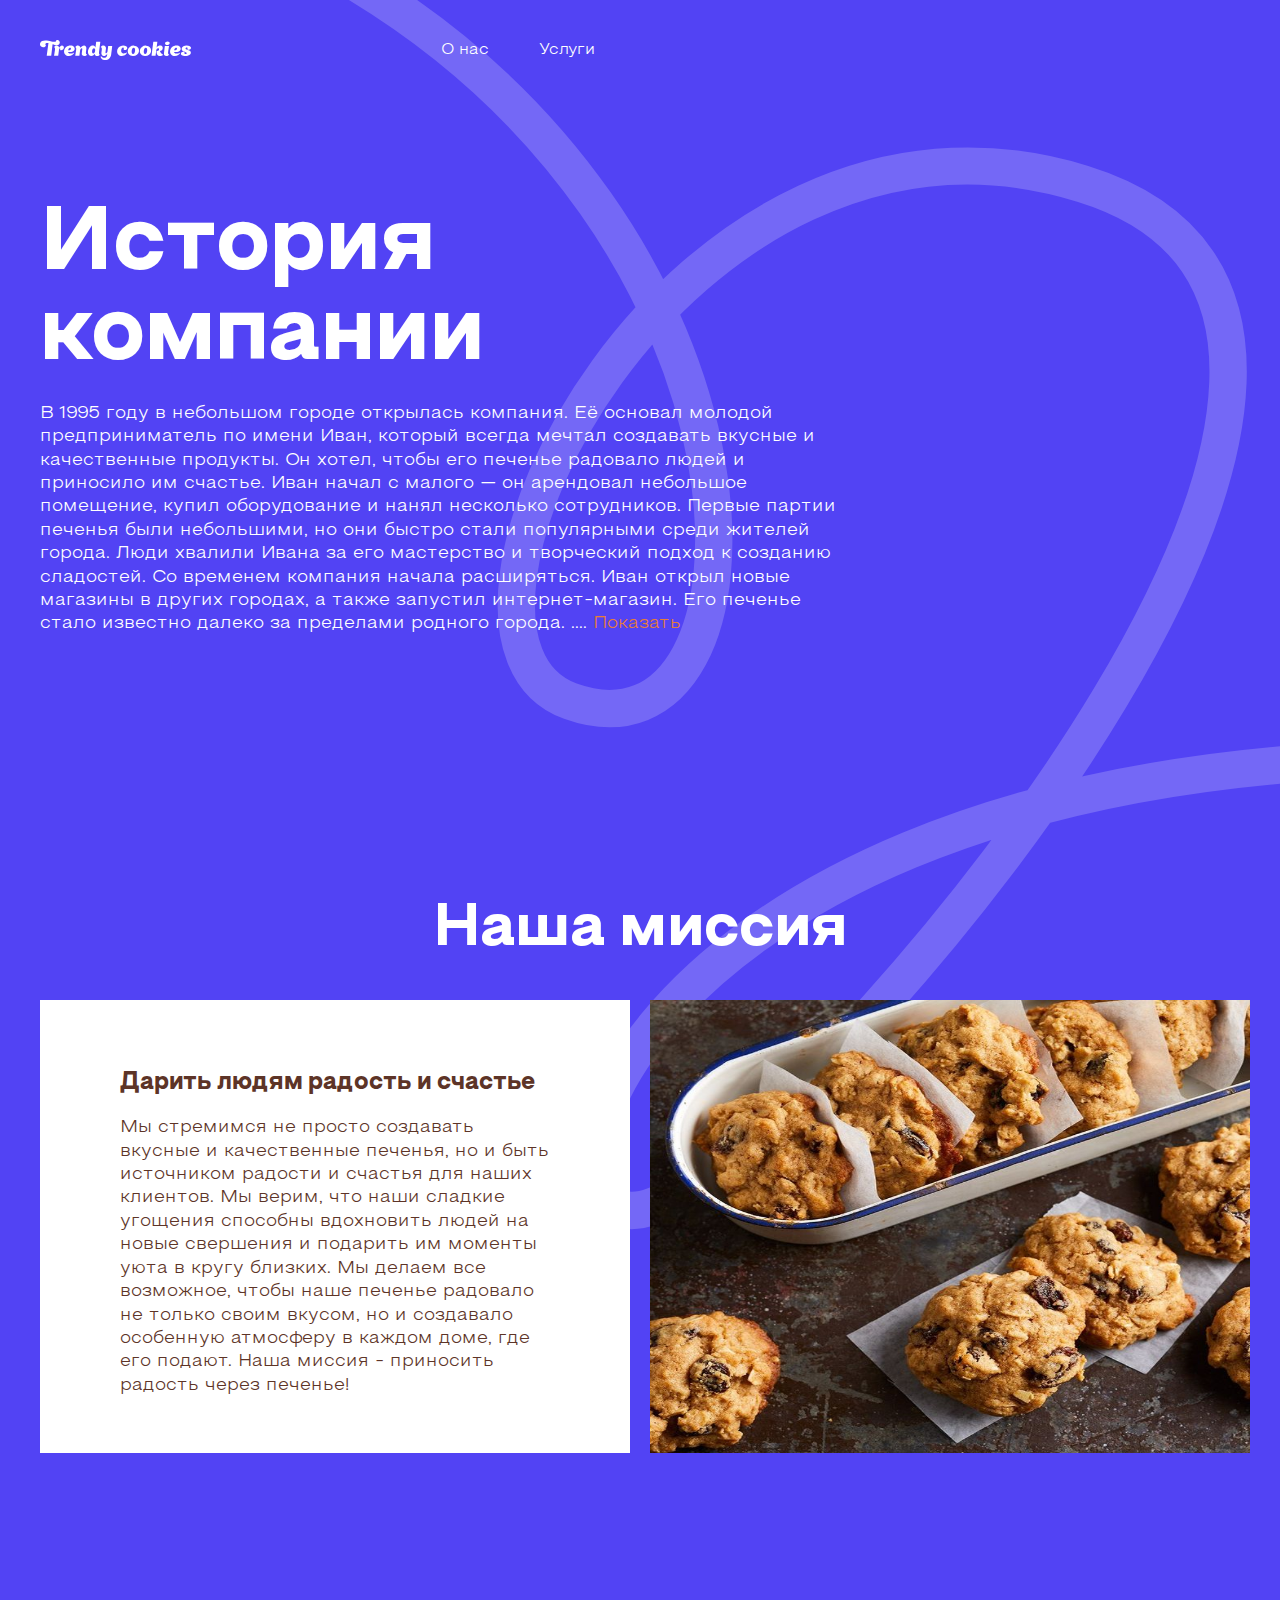
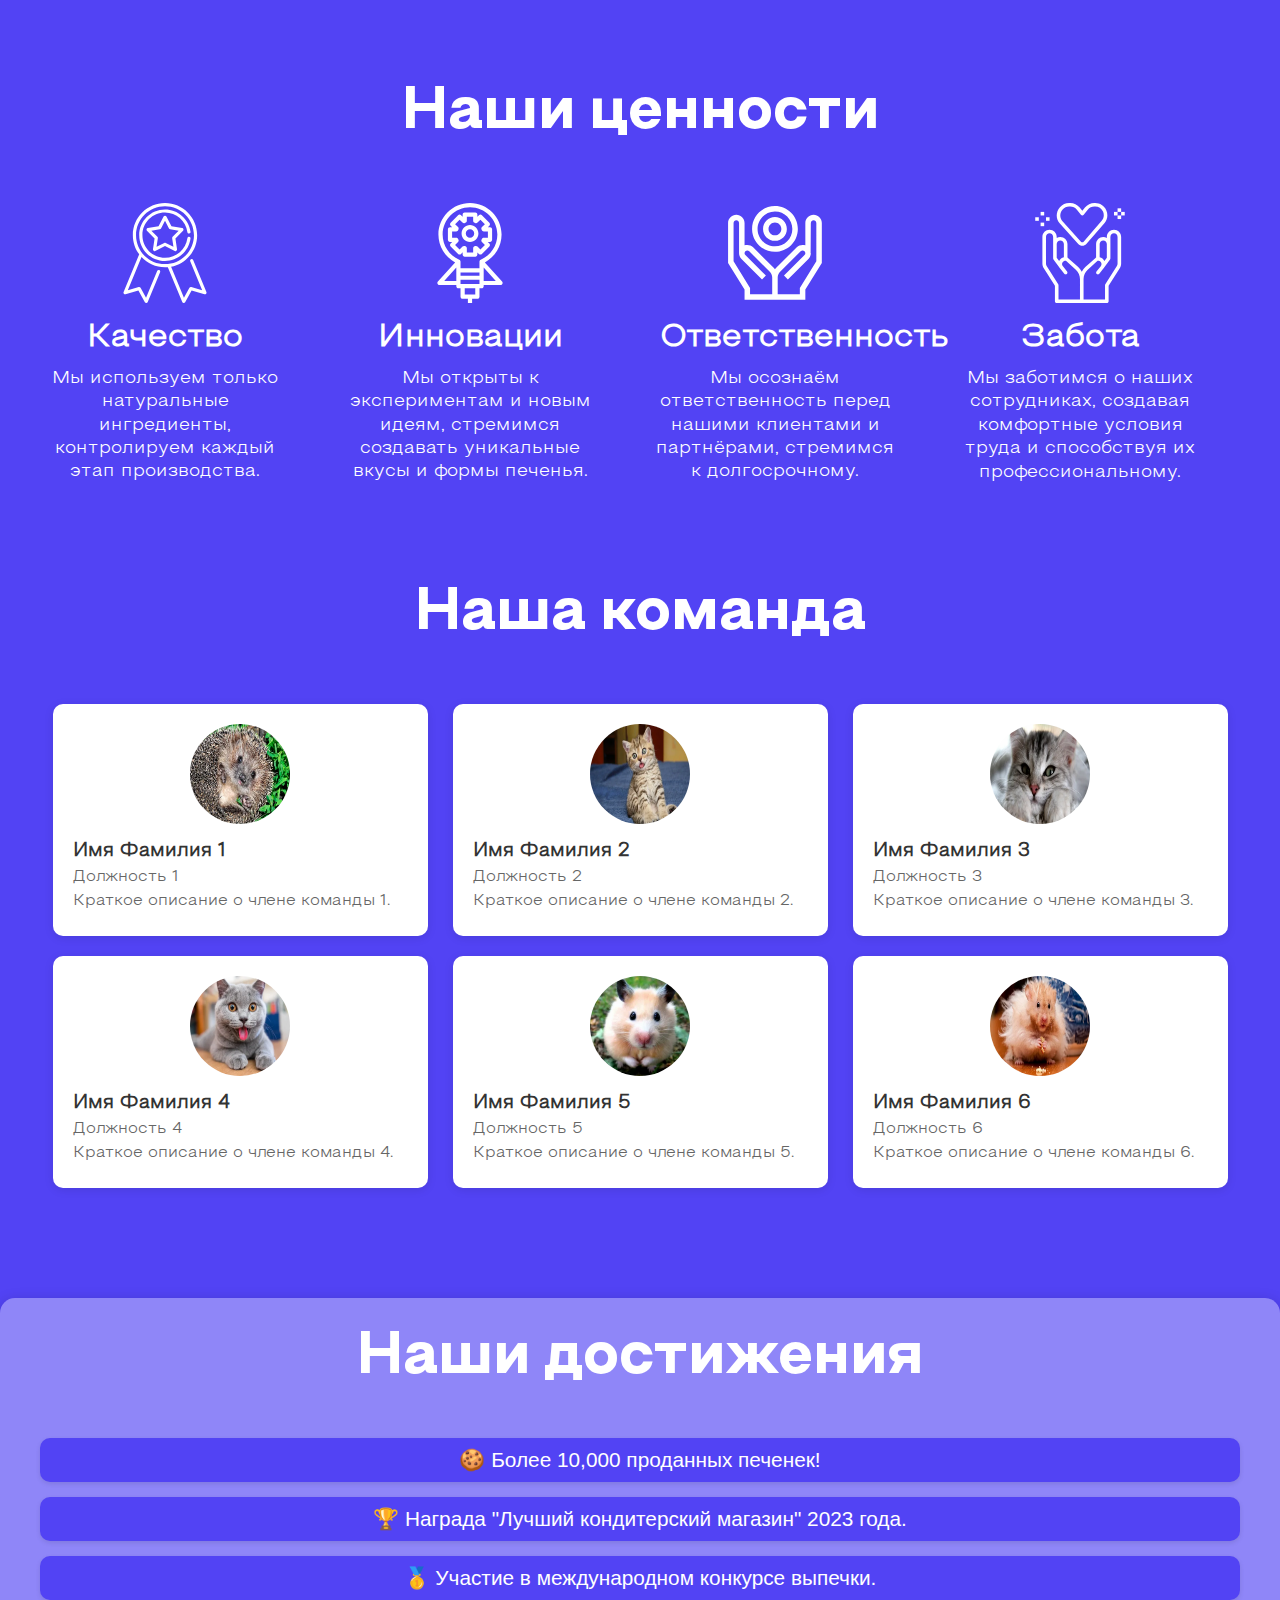
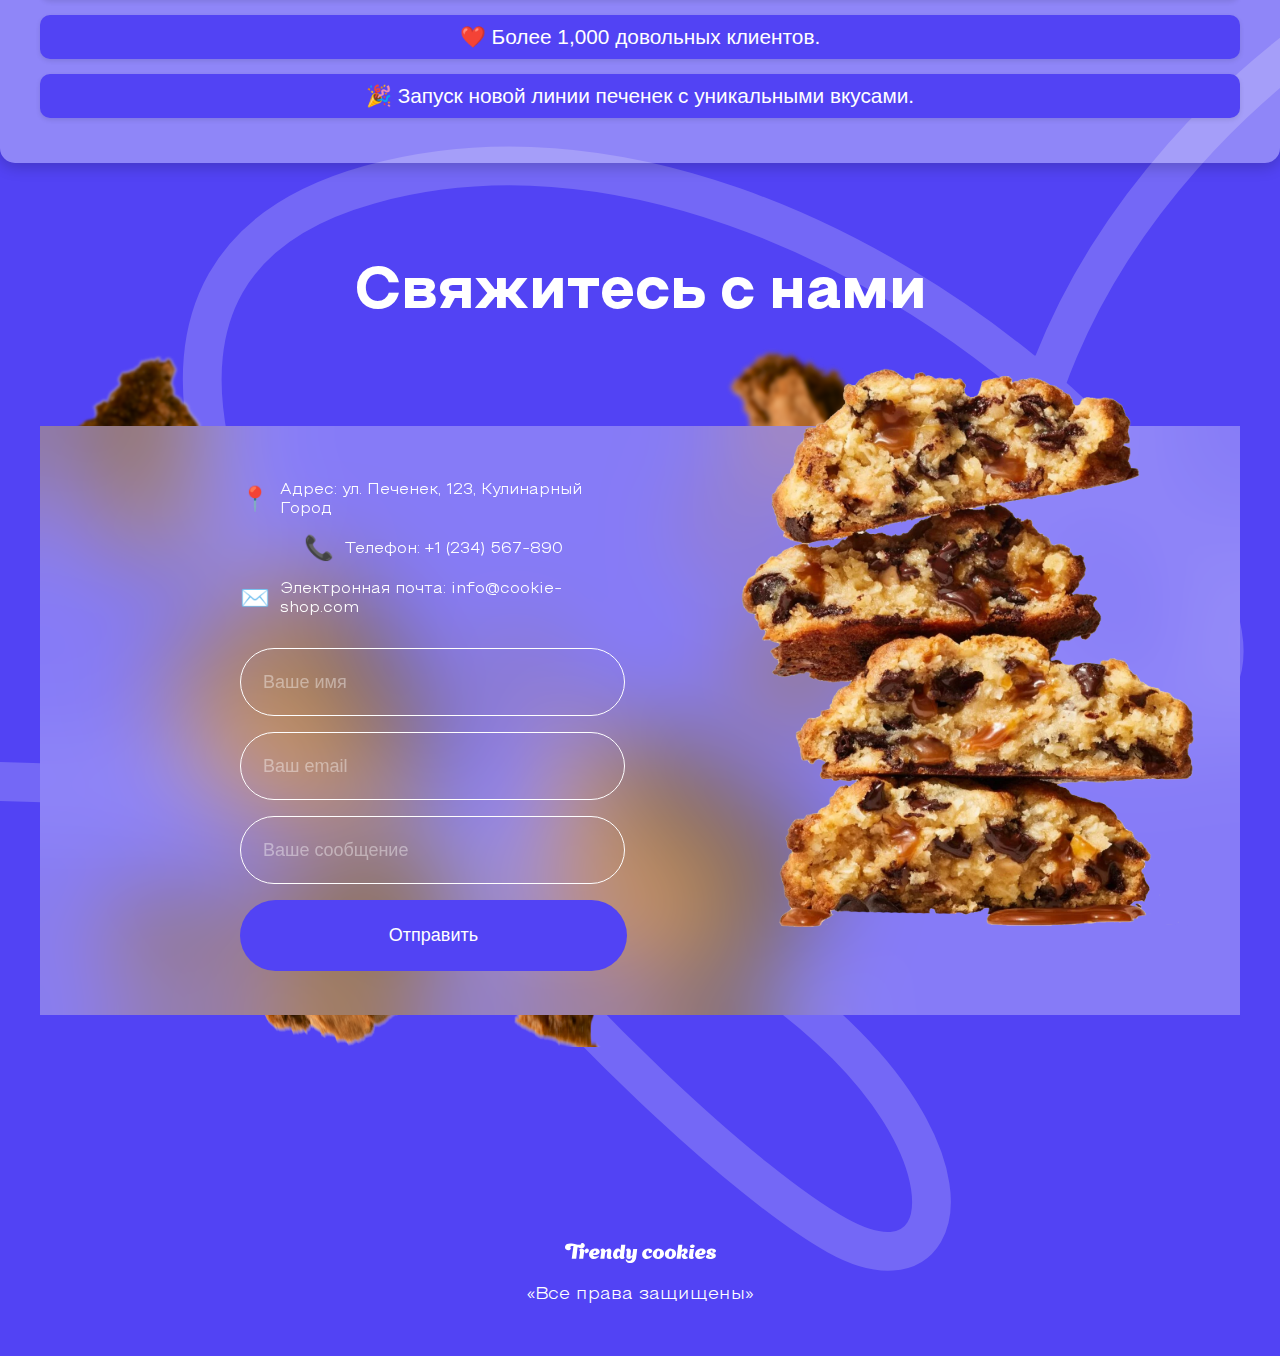
==== about.html @ a48f9a49 "Add files via upload" ====
<!DOCTYPE html>
<html lang="ru">
<head>
    <meta charset="UTF-8">
    <meta name="viewport" content="width=device-width, initial-scale=1.0">
    <link rel="stylesheet" href="./css/style.css">
    <link rel="stylesheet" href="./css/style2.css">
    <title>О нас</title>
</head>
<body>
    <main class="main">
        <header class="header">
            <div class="container">
                <div class="Logo">
                    <a href="./index.html"><img src="./img/logo.svg" alt="логотип" class="img"></a>
                </div>
                <nav class="menu">
                    <ul class="menu-list">
                        <li class="menu-item">
                            <a href="./about.html">О нас</a>
                        </li>
                        <li class="menu-item">
                            <a href="./service.html">Услуги</a>
                        </li>
                    </ul>
                </nav>
            </div>
        </header>
        <section class="main-content">
            <div class="container">
                <img src="./img/line1.svg" alt="line" class="line1">
                <div class="main-info">
                    <h1 class="main-title">
                        История компании
                    </h1>
                    <span class="show-text">
                        В 1995 году в небольшом городе открылась компания. 
                        Её основал молодой предприниматель по имени Иван, 
                        который всегда мечтал создавать вкусные и качественные продукты. 
                        Он хотел, чтобы его печенье радовало людей и приносило им счастье.
                        Иван начал с малого — он арендовал небольшое помещение, 
                        купил оборудование и нанял несколько сотрудников. 
                        Первые партии печенья были небольшими, 
                        но они быстро стали популярными среди жителей города. 
                        Люди хвалили Ивана за его мастерство и творческий подход к созданию сладостей.
                        Со временем компания начала расширяться.
                        Иван открыл новые магазины в других городах, а также запустил интернет-магазин. 
                        Его печенье стало известно далеко за пределами родного города.
                        Секрет успеха компании заключался в том, что Иван всегда стремился к совершенству. 
                        Он экспериментировал с новыми рецептами, 
                        добавлял в печенье различные ингредиенты и создавал новые вкусы. 
                        Кроме того, он уделял большое внимание качеству продукции. 
                        Все ингредиенты для печенья были только натуральными и свежими.
                        Сегодня компания является одним из лидеров на рынке кондитерских изделий. 
                        Её печенье продаётся во многих городах страны, а также экспортируется в другие страны. 
                        Компания продолжает развиваться и радовать людей своими вкусными сладостями.
                    </span>
                </div>
                <img src="./img/cookie.svg" alt="🍪" class="main-img">
            </div>
        </section>
            
        <section class="missia love">
            <div class="container">
                <div class="common-title">Наша миссия</div>
                <div class="love-items">
                    <div class="love-item love-item-white">
                        <div class="love-item-title">Дарить людям радость и счастье</div>
                        <div class="love-item-text">Мы стремимся не просто создавать вкусные и качественные печенья, 
                            но и быть источником радости и счастья для наших клиентов. 
                            Мы верим, 
                            что наши сладкие угощения способны вдохновить людей на новые свершения и подарить им моменты уюта в кругу близких. 
                            Мы делаем все возможное, чтобы наше печенье радовало не только своим вкусом, 
                            но и создавало особенную атмосферу в каждом доме, где его подают. 
                            Наша миссия - приносить радость через печенье!
                        </div>
                    </div>
                    <div class="love-item love-item-img">
                        <img src="./img/loves.jpg" alt="cookies img">
                    </div>
                </div>
            </div>
        </section>

        <section class="zennosti">
            <div class="container">
                <div class="common-title">Наши ценности</div>
                <div class="zens">
                    <div class="zen">
                        <img src="./img/quality_xg6gxhe7qk5g.svg" alt="quality" class="zen-img">
                        <h1 class="zen-title">Качество</h1>
                        <p class="zen-p">Мы используем только натуральные ингредиенты, 
                            контролируем каждый этап производства.</p>
                    </div>
                    <div class="zen">
                        <img src="./img/innovation.svg" alt="innovation" class="zen-img">
                        <h1 class="zen-title">Инновации</h1>
                        <p class="zen-p">Мы открыты к экспериментам и новым идеям, 
                            стремимся создавать уникальные вкусы и формы печенья.</p>
                    </div>
                    <div class="zen">
                        <img src="./img/responsibility.svg" alt="responsibility" class="zen-img">
                        <h1 class="zen-title">Ответственность</h1>
                        <p class="zen-p">Мы осознаём ответственность перед нашими клиентами и партнёрами, 
                            стремимся к долгосрочному.</p>
                    </div>
                    <div class="zen">
                        <img src="./img/heart.svg" alt="heart" class="zen-img">
                        <h1 class="zen-title">Забота</h1>
                        <p class="zen-p">Мы заботимся о наших сотрудниках, 
                            создавая комфортные условия труда и способствуя их профессиональному.</p>
                    </div>
                </div>
            </div>
        </section>
        <section class="team">
            <div class="container">
                <div class="common-title" style="margin-bottom: 50px;">Наша команда</div>
                <div class="cards">
                    <div class="card">
                        <img src="./img/team_member1.jpg" alt="Член команды 1">
                        <h3>Имя Фамилия 1</h3>
                        <p>Должность 1</p>
                        <p>Краткое описание о члене команды 1.</p>
                    </div>
                    <div class="card">
                        <img src="./img/team_member2.jpg" alt="Член команды 2">
                        <h3>Имя Фамилия 2</h3>
                        <p>Должность 2</p>
                        <p>Краткое описание о члене команды 2.</p>
                    </div>
                    <div class="card">
                        <img src="./img/team_member3.jpg" alt="Член команды 3">
                        <h3>Имя Фамилия 3</h3>
                        <p>Должность 3</p>
                        <p>Краткое описание о члене команды 3.</p>
                    </div>
                    <div class="card">
                        <img src="./img/team_member4.jpg" alt="Член команды 4">
                        <h3>Имя Фамилия 4</h3>
                        <p>Должность 4</p>
                        <p>Краткое описание о члене команды 4.</p>
                    </div>
                    <div class="card">
                        <img src="./img/team_member5.jpg" alt="Член команды 1">
                        <h3>Имя Фамилия 5</h3>
                        <p>Должность 5</p>
                        <p>Краткое описание о члене команды 5.</p>
                    </div>
                    <div class="card">
                        <img src="./img/team_member6.jpg" alt="Член команды 1">
                        <h3>Имя Фамилия 6</h3>
                        <p>Должность 6</p>
                        <p>Краткое описание о члене команды 6.</p>
                    </div>
            </div>
        </div>
        </section>

        <section class="achievements">
            <div class="common-title" style="margin-bottom: 50px;">Наши достижения</div>
            <div class="container">
                <ul>
                    <li>🍪 Более 10,000 проданных печенек!</li>
                    <li>🏆 Награда "Лучший кондитерский магазин" 2023 года.</li>
                    <li>🥇 Участие в международном конкурсе выпечки.</li>
                    <li>❤️ Более 1,000 довольных клиентов.</li>
                    <li>🎉 Запуск новой линии печенек с уникальными вкусами.</li>
                </ul>
            </div>
        </section>

        <section class="order" id="order">
            <img src="./img/line3.svg" alt="line" class="line3">
            <div class="container">
                <div class="common-title">Свяжитесь с нами</div>
                <img src="./img/breadcrumbs.svg" alt="breadcrumbs" class="order-bg-img">
                <div class="order-block">
                    <div class="order-form">
                        <div class="contact-info">
                            <div class="info-item">
                                <span class="icon">📍</span>
                                <p>Адрес: ул. Печенек, 123, Кулинарный Город</p>
                            </div>
                            <div class="info-item">
                                <span class="icon">📞</span>
                                <p>Телефон: +1 (234) 567-890</p>
                            </div>
                            <div class="info-item">
                                <span class="icon">✉️</span>
                                <p>Электронная почта: info@cookie-shop.com</p>
                            </div>
                        </div>
                        <div class="order-form-inputs">
                            <input type="text" placeholder="Ваше имя" id="product">
                            <input type="email" placeholder="Ваш email" id="phone">
                            <input type="text" placeholder="Ваше cooбщение" id="message">
                            <button class="button violet-button" id="order-action">Отправить</button>
                        </div>
                    </div>
                    <div class="order-block-img">
                        <img src="./img/order.svg" alt="cookies" class="order-img">
                    </div>
                </div>
            </div>
        </section>
        
        <footer class="footer">
            <div class="logo">
                <img src="./img/logo.svg" alt="LOGO">
            </div>
            <div class="rights">«Все права защищены»</div>
        </footer>
    </main>
    <script src="https://cdnjs.cloudflare.com/ajax/libs/jquery/3.6.0/jquery.min.js"></script>
<script>
    $(document).ready(function() {
        // 250 characters are shown by default
        var showChar = 1000; // Количество символов для отображения
        var dots = ".... "; // Текст для отображения после обрезанного текста
        var moreText = "Скрыть"; // Текст для ссылки "Скрыть"
        var lessText = "Показать"; // Текст для ссылки "Показать"
    
        $('.show-text').each(function() {
            var content = $(this).html(); // Получаем содержимое элемента
    
            // Если длина контента больше чем showChar
            if(content.length > showChar) {
                var cont = content.substr(0, showChar); // Обрезаем текст
                var restOfTheText = content.substr(showChar, content.length - showChar); // Оставшаяся часть текста
    
                // Создаем новый HTML-код с полным текстом и ссылкой
                var html = cont + '<span class="dots">' + dots + '</span><span class="morecontent" style="display:none;"><span>' + restOfTheText + '</span></span><a href="" class="morelink">' + lessText + '</a>';
    
                $(this).html(html); // Заменяем содержимое элемента
            }
        });
    
        // Обработка клика на ссылку
        $(".morelink").click(function() {
            var moreContent = $(this).prev('.morecontent'); // Находим скрытый текст
            var dots = $(this).prev('.dots'); // Находим точки
    
            if(moreContent.is(':visible')) {
                moreContent.hide(); // Скрываем скрытый текст
                dots.show(); // Показываем точки
                $(this).html(lessText); // Меняем текст ссылки на "Показать"
            } else {
                moreContent.show(); // Показываем скрытый текст
                dots.hide(); // Скрываем точки
                $(this).html(moreText); // Меняем текст ссылки на "Скрыть"
            }
            return false; // Предотвращаем переход по ссылке
        });
    });
</script>
</body>
</html>
---- css/style.css ----
*{
    margin: 0;
    padding: 0;
}

a{
    text-decoration: none;
    cursor: pointer;
    color: rgb(231, 125, 55);
}

@font-face {
    font-family: 'Steppe-Book';
    src: url("../fonts/Steppe-Book.ttf");
}

@font-face {
    font-family: 'Steppe-ExtraBold';
    src: url("../fonts/Steppe-ExtraBold.ttf");
}

body{
    background-color: #5243F4;
    font-family: 'Steppe-Book', sans-serif;
    color: white;
}

.container{
    max-width: 1200px;
    margin: 0 auto;
}

.button{
    background-color: white;
    border-radius: 60px;
    width: 170px;
    height: 58px;
    box-sizing: border-box;
    padding: 18px;
    text-align: center;
    font-size: 18px;
    color: #5243F4;
    border: 0;
    outline: none;
    cursor: pointer;
}

.violet-button{
    background-color: #5243F4;
    color: white;
}

.button:hover{
    background-color: #eeeeee;
}

.button.violet-button:hover{
    background-color: #3b2cd8;
}


.common-title{
    font-family: 'Steppe-ExtraBold', sans-serif;
    font-size: 60px;
    line-height: 100%;
    text-align: center;
}

.main{
    position: relative;
    overflow: hidden;
}

.currency{
    position: fixed;
    right: 50px;
    bottom: 50px;
    border: 1px solid white;
    padding: 5px 10px;
    height: 25px;
    min-width: 25px;
    border-radius: 50px;
    text-align: center;
    cursor: pointer;
    line-height: 28px;
    z-index: 1;
    user-select: none;
    transform: scale(1);
    animation: pulse 2s infinite;
}

@keyframes pulse {
    0%{
        transform: scale(0.9);
        box-shadow: 0 0 0 0 rgba(255, 255, 255, 0.5);
    }
    70%{
        transform: scale(1);
        box-shadow: 0 0 0 10px rgba(255, 255, 255, 0);
    }
    100%{
        transform: scale(0.9);
        box-shadow: 0 0 0 0 rgba(255, 255, 255, 0.5);
    }
}

.header{
    padding: 40px 0;
}

.header .container{
    display: flex;
    align-items: center;
}

.Logo a .img{
    vertical-align: bottom;
}

.menu{
    margin-left: 250px;
}

.menu-list{
    list-style: none;
    display: flex;
    gap: 50px;
}

.menu-item a{
    font-size: 16px;
    line-height: 130%;
    text-decoration: none;
    cursor: pointer;
    color: white;
}

.menu-item a:hover{
border-bottom: 2px solid white ;
}

.main-content{
    padding-top: 101px;
    padding-bottom: 200px;
}

.main-info{
    max-width: 811px;
}

.main-title{
    font-family: 'Steppe-ExtraBold', sans-serif;
    font-size: 90px;
    line-height: 100%;
    margin-bottom: 20px;
}

.main-text{
    max-width: 697px;
    font-size: 18px;
    line-height: 130%;
    margin-bottom: 40px;
}

.main-img{
    position: absolute;
    top:-45px;
    right: 0;
    z-index: -1;
}

.products{
    padding: 100px 0;
    position: relative;
}

.products-items{
    display: grid;
    grid-template-columns: repeat(3, 384px);
    gap: 90px 24px;
    margin-top: 110px;
}

.products-item{
    background-color: white;
    color: #5D3427;
}

.products-item-img{
    height: 202px;
    text-align: center;
}

.products-item-img img{
    height: 272px;
    top: -70px;
    position: relative;
    max-width: 100%;
}

.products-item-details{
    padding: 24px;
}

.products-item-title{
    font-family: 'Steppe-ExtraBold', sans-serif;
    font-size: 18px;
    margin-bottom: 20px;
}

.products-item-text{
    height: 110px;
    font-size: 14px;
    line-height: 120%;
    margin-bottom: 20px;
}

.products-item-extra{
    display: flex;
    justify-content: space-between;
    align-items: center;
}

.products-item-price{
    font-family: 'Steppe-ExtraBold', sans-serif;
    color: #5243F4;
    font-size: 24px;
    margin-bottom: 10px;
}

.products-item-weight{
    font-size: 12px;
}

.love{
    padding: 64px 0 150px 0;
}

.love-items{
    margin-top: 40px;
    display: flex;
    gap: 20px;
}

.love-item{
    width: 590px;
    height: 453px;
}

.love-item-white{
    background-color: white;
    padding: 110px 80px;
    box-sizing: border-box;
    color: #5D3427;
}

.love-item-title{
    font-family: 'Steppe-ExtraBold', sans-serif;
    font-size: 24px;
    line-height: 110%;
    margin-bottom: 20px;
}

.love-item-text{
    font-size: 18px;
    line-height: 130%;
}

.order .container{
    position: relative;
}

.order{
    padding-bottom: 102px;
    position: relative;
}

.order-block{
    margin-top: 103px;
    background-color: rgb(255 255 255 / 30%);
    backdrop-filter: blur(50px);
    display: flex;
}

.order-form{
    margin-left: 200px;
    max-width: 387px;
    padding: 40px 0 44px 0;
    box-sizing: border-box;
}

.order-form-text{
    font-family: 'Steppe-ExtraBold', sans-serif;
    font-size: 18px;
    line-height: 130%;
}

.order-form-inputs{
    display: flex;
    flex-direction: column;
    margin-top: 20px;
}

.order-form-inputs input{
    border: 1px solid white;
    border-radius: 60px;
    margin-bottom: 16px;
    padding: 24px 22px;
    font-size: 18px;
    width: 385px;
    height: 68px;
    background-color: transparent;
    box-sizing: border-box;
    outline: none;
    color: white;
}

::placeholder{
    color: rgba(255,255,255, 0.4);
}

.order-form-inputs .button.violet-button{
    width: 387px;
    height: 71px;
}

.order-block-img{
    height: 501px;
    margin-left: 109px;
}

.order-img{
    height: 559px;
    top: -58px;
    position: relative;
}

.order-bg-img{
    position: absolute;
    top: 0;
    right: calc(100% - 820px);
    z-index: -1;
}

.footer{
    padding: 126px 0 50px 0;
    text-align: center;
}

.rights{
    margin-top: 14px;
    font-size: 18px;
    line-height: 130%;
}

.line1{
    position: absolute;
    z-index: -1;
    top: 0;
    left: calc(100% - 960px);
}

.line2{
    position: absolute;
    z-index: -1;
    top: -40px;
    left: 0;
}

.line3{
    position: absolute;
    z-index: -1;
    top: -920px;
    left: 0;
}

@media (max-width: 1200px) {
    .container{
        max-width: 870px;
    }
    .main-title{
        font-size: 60px;
    }
    .main-text{
        font-size: 16px;
    }
    .common-title{
        font-size: 50px;
    }

    .products-items{
        grid-template-columns: repeat(2, 394px);
        gap: 80px 80px;
    }

    .love-item{
        height: 500px;
    }
    .love-item-white{
        padding: 30px 40px;
    }

    .love-item-img img{
        width: 100%; 
        height: 500px; 
        object-fit: cover; 
        object-position: bottom; 
    }
}
---- css/style2.css ----
.show-text{
    max-width: 697px;
    font-size: 18px;
    line-height: 130%;
    margin-bottom: 40px;
}


.love-item img{
    width: 600px;
    height: 453px;
}

.love-item-white{
    padding: 70px 80px

}


.zennosti{
    margin-top: 80px;
}



.zens{
    display: grid;
    grid-template-columns: repeat(4, 250px);
    gap: 55px;
    margin-top: 60px;
    text-align: center;
    margin-bottom: 100px;
}

.zen-title{
    padding: 10px;
}

.zen-p{
    font-size: 18px;
    line-height: 130%;
}

.zen img{
    max-width: 100px;
}



.card {
    background-color: white;
    border-radius: 10px;
    box-shadow: 0 2px 10px rgba(0, 0, 0, 0.1);
    padding: 20px;
    margin: 10px;
    width: 335px;
    display: inline-block;
    vertical-align: top;
    transition: transform 0.3s;
}

.card img {
    border-radius: 50%;
    width: 100px;
    height: 100px;
}

.card h3 {
    margin: 10px 0 5px;
    color: #333;
}

.card p {
    margin: 5px 0;
    color: #666;
}

.cards{
    text-align: center;
}
.card h3, .card p, .card img{
    text-align:left;
}


.card:hover {
    transform: translateY(-5px); /* Эффект при наведении */
}






.achievements {
    background-color: #ffffff5b; /* Светлый цвет, напоминающий печенье */
    padding: 30px;
    border-radius: 15px;
    box-shadow: 0 4px 15px rgba(0, 0, 0, 0.2);
    margin: 100px 0;
    text-align: center;
    font-family: 'Comic Sans MS', cursive, sans-serif; /* Игривая шрифт */
}

.achievements ul {
    list-style-type: none;
    padding: 0;
}

.achievements li {
    margin: 15px 0;
    color: #ffffff; /* Темный цвет текста */
    font-size: 1.3em;
    background-color: #5243F4; /* Белый фон для каждого достижения */
    border-radius: 10px;
    padding: 10px;
    box-shadow: 0 2px 5px rgba(0, 0, 0, 0.1);
    transition: transform 0.3s;
}

.achievements li:hover {
    transform: translateY(-5px); /* Эффект при наведении */
}



.contact-info {
    margin-bottom: 30px;
}

.info-item {
    display: flex;
    align-items: center;
    justify-content: center;
    margin: 15px 0;
}

.icon {
    font-size: 1.5em; /* Размер иконок */
    margin-right: 10px; /* Отступ между иконкой и текстом */
}


.violet-button {
    transition: background-color 0.3s, transform 0.2s; /* Плавные переходы */
}

.violet-button:hover {
    transform: translateY(-2px); /* Эффект при наведении */
}



@media (max-width: 1200px) {
    .menu{
        margin-left: 29%;
    }
    .main-info {
        max-width: 65%;
    }

    .love-item-white {
        padding: 30px 40px;
        width: 500px;
    }

    .love-item img{
        width: 100%;
        height: 500px;
    }
    .zens{
        grid-template-columns: repeat(2, 250px);
        margin-left: 20%;
    }



    .order-img{
        left: -100px;
    }    
}


@media (max-width: 800px) {
    .container{
        max-width: 600px;
    }
    .main-info {
        max-width: 55%;
    }
    .main-img{
        right: -150px;
    }

    .love-item-white {
        padding: 10px 20px;
        width: 500px;
        font-size: 14px;
        height: auto;
    }

    .love-item img{
        width: 100%;
        height: 630px;
    }
    .zens{
        margin-left: 5%;
    }

    .cards{
        text-align: center;
    }
    .card h3, .card p, .card img{
        text-align:left;
    }


    .order-img{
        left: -100px;
    }    

    .order-form {
        margin-left: 15%;
    }
}


@media (max-width: 800px) {
    .container{
        max-width: 600px;
    }
    .main-info {
        max-width: 55%;
    }
    .main-img{
        right: -150px;
    }

    .love-item-white {
        padding: 10px 20px;
        width: 500px;
        font-size: 14px;
        height: auto;
    }

    .love-item img{
        width: 100%;
        height: 630px;
    }
    .zens{
        grid-template-columns: repeat(2, 250px);
        margin-left: 5%;
    }

    .cards{
        text-align: center;
    }
    .card h3, .card p, .card img{
        text-align:left;
    }


    .order-img{
        left: -100px;
    }    

    .order-form {
        margin-left: 15%;
    }
}
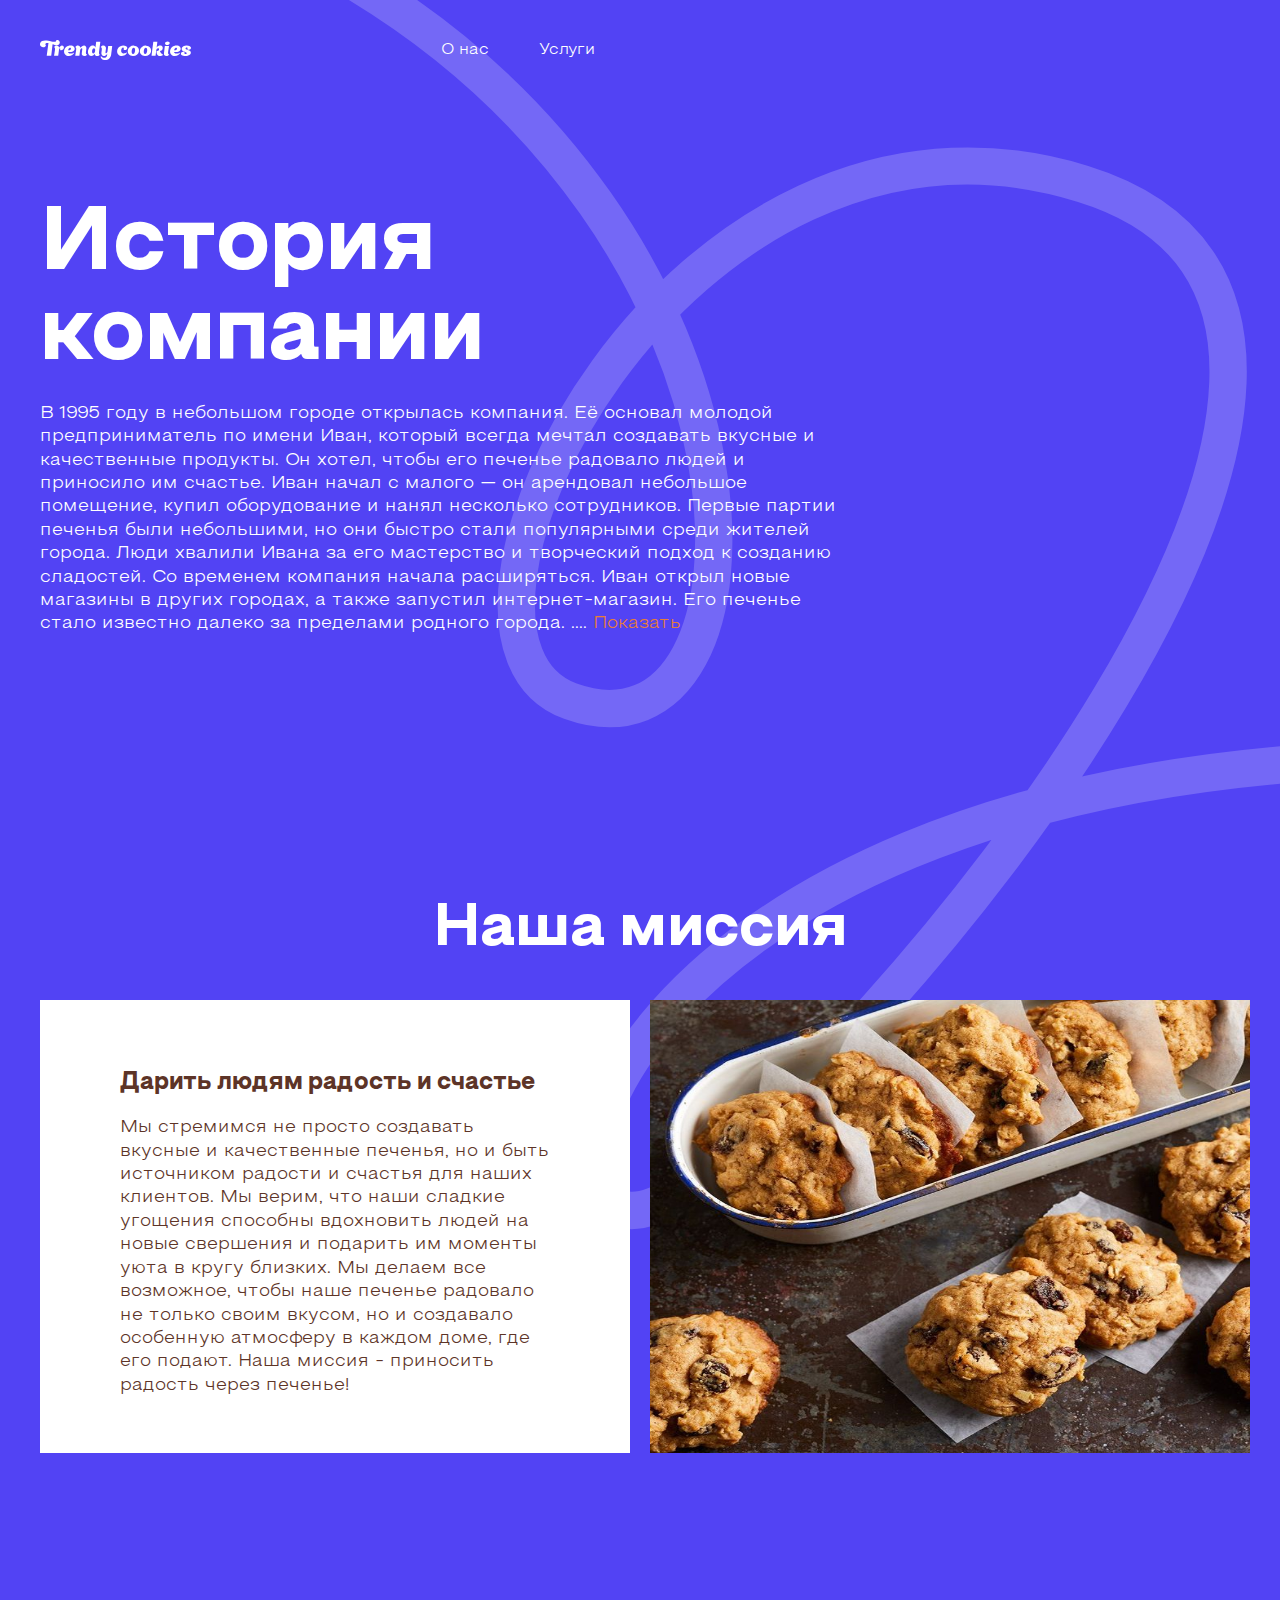
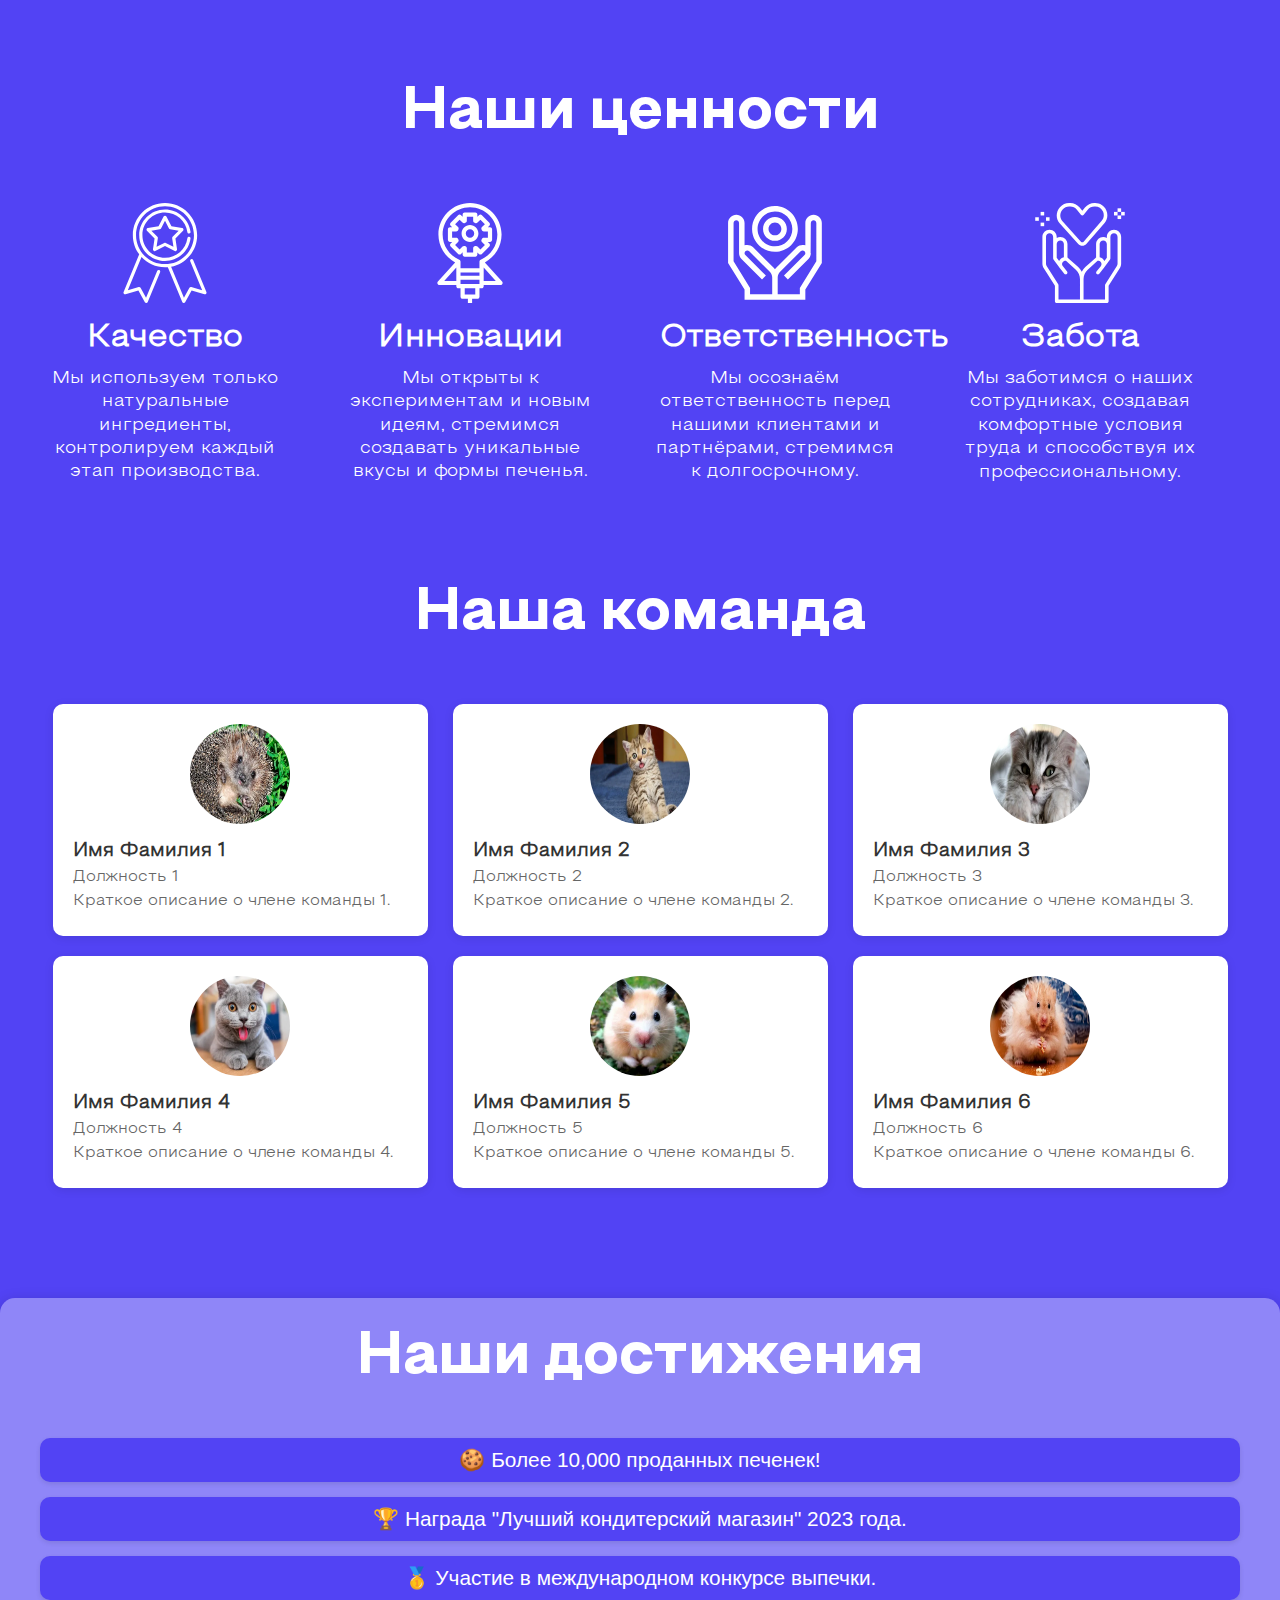
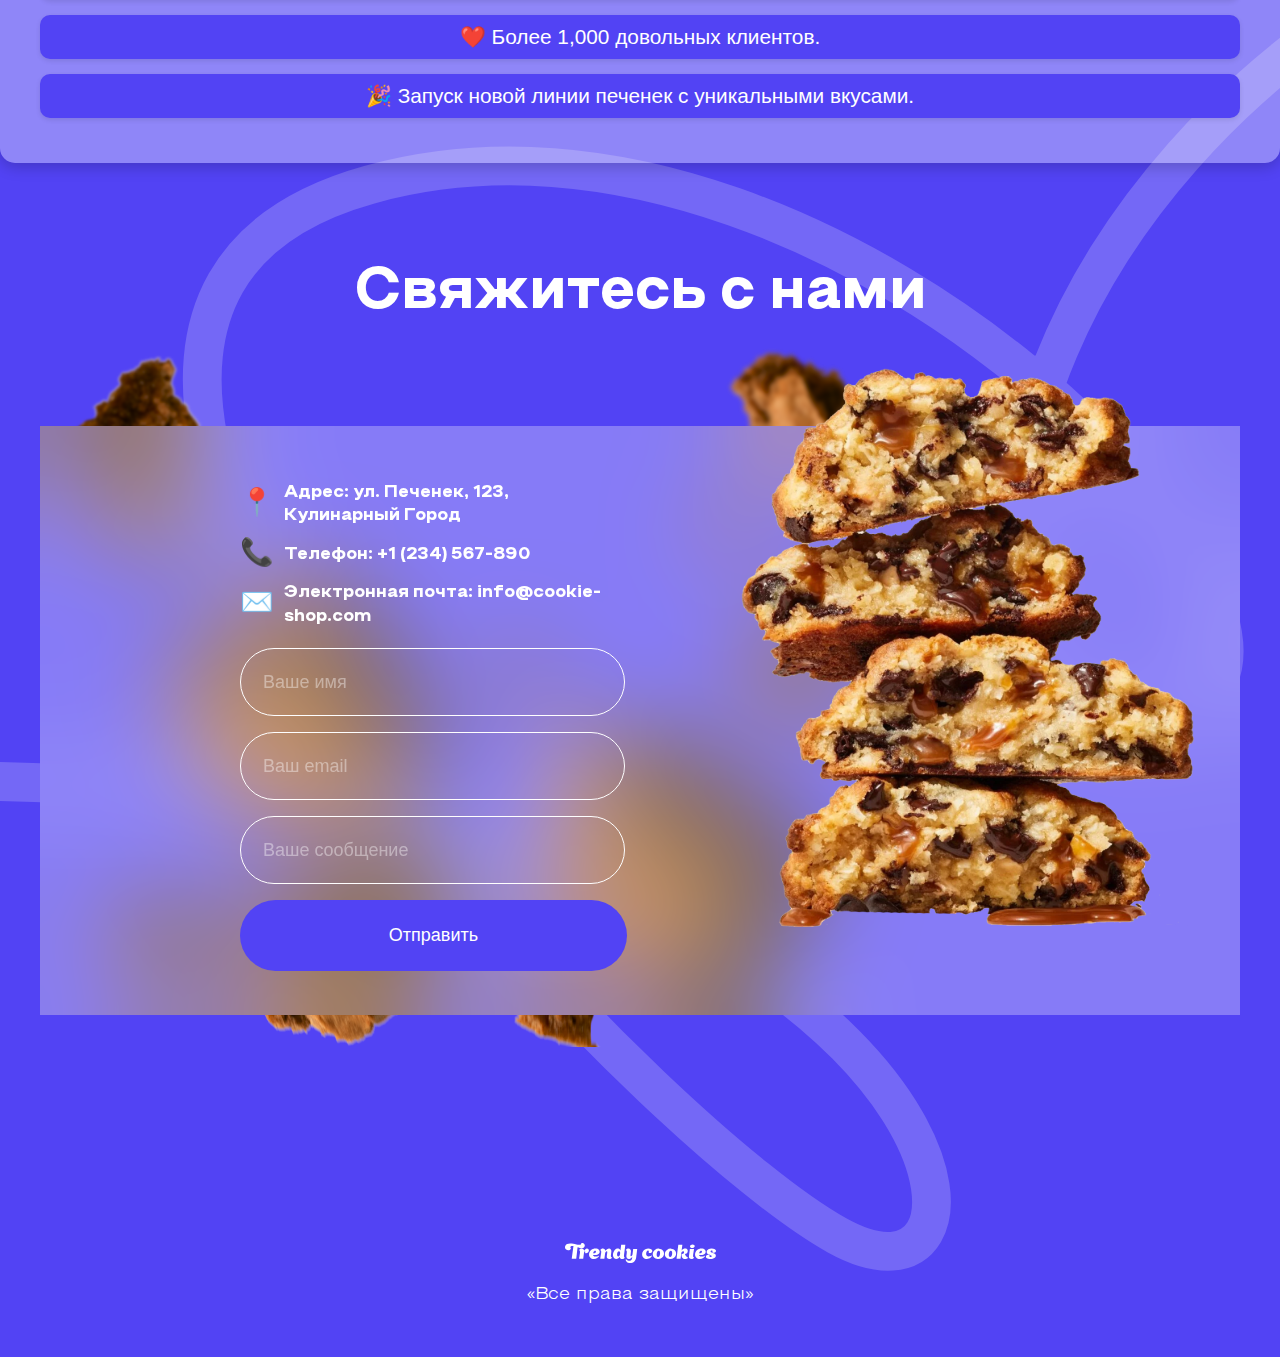
==== commit af0bece7: "Add files via upload" ====
--- a/about.html
+++ b/about.html
@@ -177,7 +177,7 @@
                 <img src="./img/breadcrumbs.svg" alt="breadcrumbs" class="order-bg-img">
                 <div class="order-block">
                     <div class="order-form">
-                        <div class="contact-info">
+                        <div class="order-form-text">
                             <div class="info-item">
                                 <span class="icon">📍</span>
                                 <p>Адрес: ул. Печенек, 123, Кулинарный Город</p>
--- a/css/style.css
+++ b/css/style.css
@@ -116,6 +116,58 @@
 .Logo a .img{
     vertical-align: bottom;
 }
+.hamb{
+    cursor: pointer;
+    float: right;
+    padding: 40px 20px;
+}/* Style label tag */
+ 
+.hamb-line {
+    background: var(--white);
+    display: block;
+    height: 2px;
+    position: relative;
+    width: 24px;
+ 
+} /* Style span tag */
+ 
+.hamb-line::before,
+.hamb-line::after{
+    background: var(--white);
+    content: '';
+    display: block;
+    height: 100%;
+    position: absolute;
+    transition: all .2s ease-out;
+    width: 100%;
+}
+.hamb-line::before{
+    top: 5px;
+}
+.hamb-line::after{
+    top: -5px;
+}
+ 
+.side-menu {
+    display: none;
+} /* Hide checkbox */
+
+
+/* Toggle menu icon */
+.side-menu:checked ~ nav{
+max-height: 100%;
+}
+.side-menu:checked ~ .hamb .hamb-line {
+background: transparent;
+}
+.side-menu:checked ~ .hamb .hamb-line::before {
+transform: rotate(-45deg);
+top:0;
+}
+.side-menu:checked ~ .hamb .hamb-line::after {
+transform: rotate(45deg);
+top:0;
+}
 
 .menu{
     margin-left: 250px;
--- a/css/style2.css
+++ b/css/style2.css
@@ -132,7 +132,6 @@
 .info-item {
     display: flex;
     align-items: center;
-    justify-content: center;
     margin: 15px 0;
 }
 
@@ -216,6 +215,54 @@
     }
 
 
+    
+}
+
+
+@media (max-width: 600px) {
+    .container{
+        max-width: 300px;
+    }
+    .main-info {
+        max-width: 100%;
+    }
+    .main-img{
+        right: -350px;
+    }
+
+    .love{
+        padding: 0;
+    }
+
+    .love-items{
+        display: block;
+    }
+
+    .love-item-white {
+        padding: 10px 20px;
+        width: 300px;
+        font-size: 12px;
+        height: auto;
+    }
+
+    .love-item img{
+        margin-top: 20px;
+        width: 50%;
+        height: 300px;
+    }
+    .zens{
+        grid-template-columns: repeat(1, 250px);
+        margin-left: 5%;
+    }
+
+    .cards{
+        text-align: center;
+    }
+    .card h3, .card p, .card img{
+        text-align:left;
+    }
+
+
     .order-img{
         left: -100px;
     }    
@@ -223,52 +270,11 @@
     .order-form {
         margin-left: 15%;
     }
-}
-
-
-@media (max-width: 800px) {
-    .container{
-        max-width: 600px;
-    }
-    .main-info {
-        max-width: 55%;
-    }
-    .main-img{
-        right: -150px;
-    }
-
-    .love-item-white {
-        padding: 10px 20px;
-        width: 500px;
-        font-size: 14px;
-        height: auto;
-    }
-
-    .love-item img{
-        width: 100%;
-        height: 630px;
-    }
-    .zens{
-        grid-template-columns: repeat(2, 250px);
-        margin-left: 5%;
-    }
-
-    .cards{
-        text-align: center;
-    }
-    .card h3, .card p, .card img{
-        text-align:left;
-    }
-
-
-    .order-img{
-        left: -100px;
-    }    
-
-    .order-form {
-        margin-left: 15%;
-    }
-}
-
-
-
+
+    .card{
+        width: 250px;
+    }
+}
+
+
+
